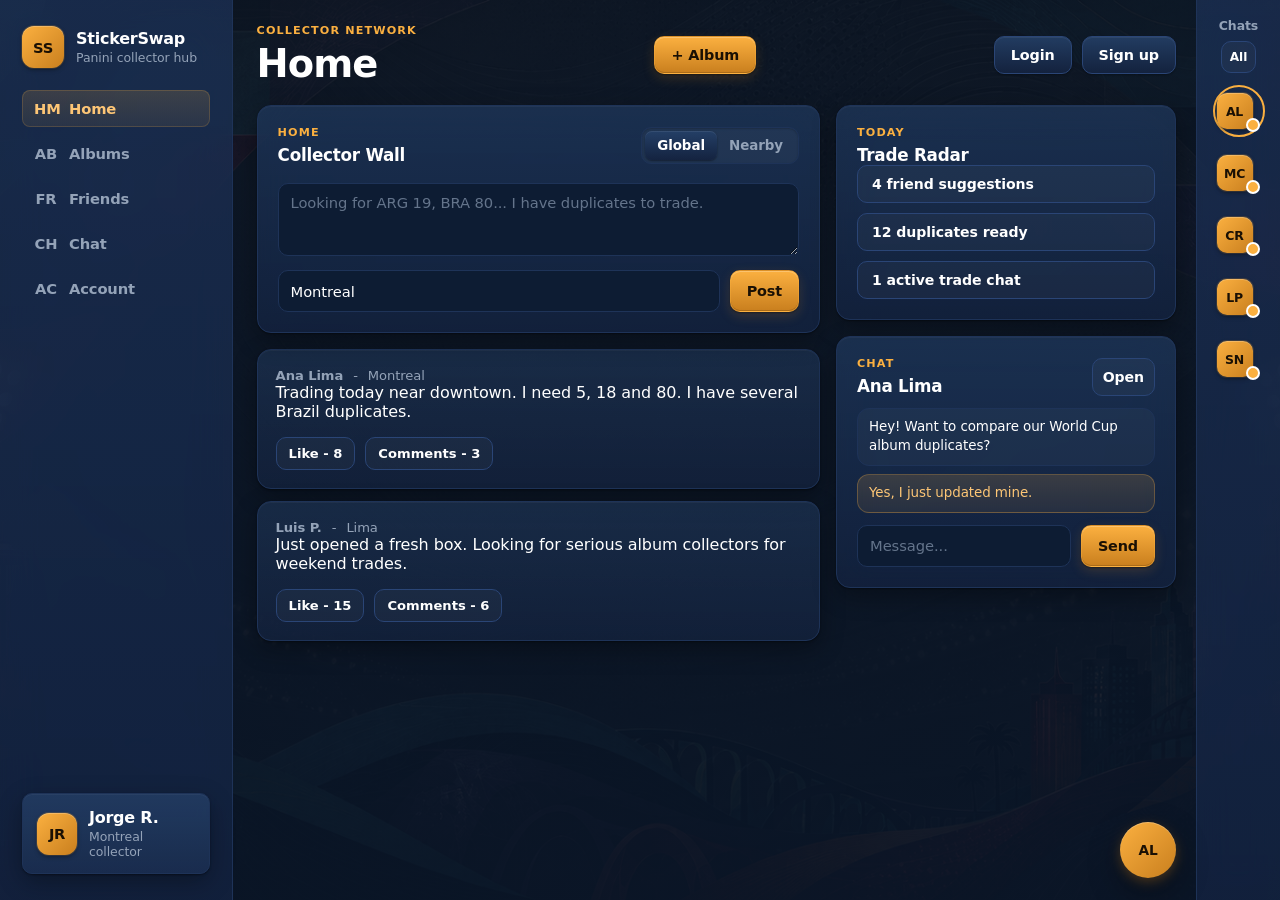
==== index.html @ b509e36b "Initial commit: PANINI sticker swap MVP" ====
<!doctype html>
<html lang="en">
  <head>
    <meta charset="UTF-8" />
    <meta name="viewport" content="width=device-width, initial-scale=1.0" />
    <title>StickerSwap Album</title>
    <link rel="stylesheet" href="styles.css" />
  </head>
  <body>
    <div class="app-shell">
      <aside class="sidebar" aria-label="Main navigation">
        <div class="brand">
          <div class="brand-mark">SS</div>
          <div>
            <strong>StickerSwap</strong>
            <span>Panini collector hub</span>
          </div>
        </div>

        <nav class="desktop-nav" aria-label="App sections">
          <button class="nav-item active" type="button" data-view="home">
            <span class="nav-icon" aria-hidden="true">HM</span>
            Home
          </button>
          <button class="nav-item" type="button" data-view="album">
            <span class="nav-icon" aria-hidden="true">AB</span>
            Albums
          </button>
          <button class="nav-item" type="button" data-view="friends">
            <span class="nav-icon" aria-hidden="true">FR</span>
            Friends
          </button>
          <button class="nav-item" type="button" data-view="chat">
            <span class="nav-icon" aria-hidden="true">CH</span>
            Chat
          </button>
          <button class="nav-item" type="button" data-view="account">
            <span class="nav-icon" aria-hidden="true">AC</span>
            Account
          </button>
          <a class="nav-item admin-link" href="admin.html" data-admin-only hidden>
            <span class="nav-icon" aria-hidden="true">AD</span>
            Admin
          </a>
        </nav>

        <section class="profile-card" aria-label="Collector profile">
          <div class="avatar" id="profileInitials">JR</div>
          <div>
            <strong id="profileName">Jorge R.</strong>
            <span id="profileMeta">Montreal collector</span>
          </div>
        </section>
      </aside>

      <main class="main-content">
        <header class="topbar">
          <div>
            <p class="eyebrow">Collector network</p>
            <h1 id="viewTitle">Home</h1>
          </div>
          <button class="primary-action" type="button" id="newAlbumBtn">
            <span aria-hidden="true">+</span>
            Album
          </button>
          <div class="auth-actions" aria-label="Account actions">
            <a class="secondary-action" href="login.html" data-guest-only>Login</a>
            <a class="secondary-action" href="signup.html" data-guest-only>Sign up</a>
            <a class="secondary-action" href="admin.html" data-admin-only hidden>Admin</a>
            <button class="secondary-action" type="button" id="logoutBtn" data-auth-only hidden>Logout</button>
          </div>
        </header>

        <section class="view active" id="homeView" aria-labelledby="homeHeading">
          <div class="home-layout">
            <section class="feed-layout">
              <section class="composer panel">
                <div class="panel-heading">
                  <div>
                    <p class="eyebrow">Home</p>
                    <h2 id="homeHeading">Collector Wall</h2>
                  </div>
                  <div class="segmented">
                    <button class="active" type="button" data-feed-filter="global">Global</button>
                    <button type="button" data-feed-filter="local">Nearby</button>
                  </div>
                </div>
                <textarea id="postInput" rows="3" placeholder="Looking for ARG 19, BRA 80... I have duplicates to trade."></textarea>
                <div class="composer-actions">
                  <input id="cityInput" type="text" value="Montreal" aria-label="City tag" />
                  <button id="postBtn" type="button">Post</button>
                </div>
              </section>

              <div class="post-list" id="postList"></div>
            </section>

            <aside class="home-rail" aria-label="Home sidebar">
              <section class="panel">
                <div class="panel-heading">
                  <div>
                    <p class="eyebrow">Today</p>
                    <h2>Trade Radar</h2>
                  </div>
                </div>
                <div class="radar-list">
                  <button type="button" data-jump-view="friends">4 friend suggestions</button>
                  <button type="button" data-jump-view="album">12 duplicates ready</button>
                  <button type="button" data-jump-view="chat">1 active trade chat</button>
                </div>
              </section>

              <section class="panel mini-chat">
                <div class="panel-heading">
                  <div>
                    <p class="eyebrow">Chat</p>
                    <h2>Ana Lima</h2>
                  </div>
                  <button class="text-action" type="button" data-jump-view="chat">Open</button>
                </div>
                <div class="mini-message-list" id="miniMessageList" aria-live="polite"></div>
                <form class="mini-chat-input" id="miniChatForm">
                  <input id="miniChatInput" type="text" placeholder="Message..." autocomplete="off" />
                  <button type="submit">Send</button>
                </form>
              </section>
            </aside>
          </div>
        </section>

        <section class="view" id="albumView" aria-labelledby="albumHeading">
          <div class="section-kicker">
            <p class="eyebrow">Albums and assets</p>
            <h2>Your collections, inventory, duplicates, and trade material.</h2>
          </div>
          <div class="dashboard-grid">
            <section class="panel album-controls">
              <div class="panel-heading">
                <div>
                  <p class="eyebrow">Inventory</p>
                  <h2 id="albumHeading">Virtual Album</h2>
                </div>
                <select id="albumSelect" aria-label="Select album"></select>
              </div>

              <div class="stats-row" aria-label="Album stats">
                <article class="stat-pill">
                  <span>Owned</span>
                  <strong id="ownedStat">0</strong>
                </article>
                <article class="stat-pill">
                  <span>Missing</span>
                  <strong id="missingStat">0</strong>
                </article>
                <article class="stat-pill">
                  <span>Duplicates</span>
                  <strong id="duplicateStat">0</strong>
                </article>
              </div>

              <form class="quick-add" id="quickAddForm">
                <label for="quickAddInput">Quick Add</label>
                <div class="quick-add-row">
                  <input id="quickAddInput" type="text" inputmode="numeric" placeholder="5, 12, 45, 45" autocomplete="off" />
                  <button type="submit">Add</button>
                </div>
                <p id="quickAddHint">Type sticker numbers separated by commas. Repeated numbers become duplicates.</p>
              </form>
            </section>

            <section class="panel progress-panel">
              <div class="panel-heading">
                <div>
                  <p class="eyebrow">Progress</p>
                  <h2>Completion</h2>
                </div>
                <strong id="completionPercent">0%</strong>
              </div>
              <div class="progress-track">
                <div class="progress-fill" id="progressFill"></div>
              </div>
              <div class="legend">
                <span><i class="dot missing"></i>Falta</span>
                <span><i class="dot owned"></i>Obtenida</span>
                <span><i class="dot duplicate"></i>Repetida</span>
              </div>
            </section>
          </div>

          <section class="album-grid-panel" aria-label="Sticker grid">
            <div class="grid-toolbar">
              <div>
                <p class="eyebrow">Sticker Board</p>
                <h2 id="gridCountLabel">0 stickers</h2>
              </div>
              <div class="album-view-tools">
                <div class="segmented">
                  <button class="active" type="button" data-album-view="grid">Grid</button>
                  <button type="button" data-album-view="spread">Album spread</button>
                </div>
                <div class="spread-controls" id="spreadControls" hidden>
                  <button class="spread-nav-btn" type="button" id="prevSpreadBtn" aria-label="Previous spread">Back</button>
                  <select id="spreadSelect" aria-label="Select album spread"></select>
                  <button class="spread-nav-btn" type="button" id="nextSpreadBtn" aria-label="Next spread">Next</button>
                </div>
                <div class="sticker-search-box">
                  <input id="stickerSearch" type="search" placeholder="Search number, code, team..." aria-label="Search stickers" autocomplete="off" />
                  <div class="sticker-search-results" id="stickerSearchResults" hidden></div>
                </div>
              </div>
            </div>
            <div class="sticker-grid" id="stickerGrid"></div>
            <div class="catalogue-view" id="catalogueView" hidden>
              <article class="catalogue-page" id="cataloguePageOne">
                <img id="pageOneImage" alt="Album left page" />
                <div class="page-placeholder" id="pageOnePlaceholder">Left album page</div>
                <div class="catalogue-slots" id="pageOneSlots"></div>
              </article>
              <article class="catalogue-page" id="cataloguePageTwo">
                <img id="pageTwoImage" alt="Album right page" />
                <div class="page-placeholder" id="pageTwoPlaceholder">Right album page</div>
                <div class="catalogue-slots" id="pageTwoSlots"></div>
              </article>
            </div>
          </section>
        </section>

        <section class="view" id="friendsView" aria-labelledby="friendsHeading">
          <div class="friends-layout">
            <section class="panel">
              <div class="panel-heading">
                <div>
                  <p class="eyebrow">Network</p>
                  <h2 id="friendsHeading">Friends</h2>
                </div>
              </div>
              <div class="friend-list" id="friendList"></div>
            </section>

            <section class="panel">
              <div class="panel-heading">
                <div>
                  <p class="eyebrow">Discover</p>
                  <h2>Add Friends</h2>
                </div>
              </div>
              <div class="suggestion-list" id="suggestionList"></div>
            </section>
          </div>
        </section>

        <section class="view" id="chatView" aria-labelledby="chatHeading">
          <div class="chat-layout">
            <aside class="chat-list panel">
              <div class="panel-heading">
                <div>
                  <p class="eyebrow">Messages</p>
                  <h2 id="chatHeading">Trades</h2>
                </div>
              </div>
              <button class="contact active" type="button">
                <span class="avatar small">AL</span>
                <span>
                  <strong>Ana Lima</strong>
                  <small>Needs your dupes</small>
                </span>
              </button>
              <button class="contact" type="button">
                <span class="avatar small">MC</span>
                <span>
                  <strong>Marco C.</strong>
                  <small>Nearby collector</small>
                </span>
              </button>
            </aside>

            <section class="chat-panel panel">
              <div class="chat-header">
                <div class="avatar">AL</div>
                <div>
                  <strong>Ana Lima</strong>
                  <span>Online - Montreal</span>
                </div>
              </div>

              <div class="message-list" id="messageList" aria-live="polite"></div>

              <div class="trade-actions">
                <button id="compareBtn" type="button">Compare & Match</button>
                <button id="confirmTradeBtn" type="button" disabled>Confirm Trade</button>
              </div>

              <form class="chat-input" id="chatForm">
                <input id="chatInput" type="text" placeholder="Write a message..." autocomplete="off" />
                <button type="submit">Send</button>
              </form>
            </section>
          </div>
        </section>

        <section class="view" id="accountView" aria-labelledby="accountHeading">
          <div class="account-layout">
            <section class="panel account-hero">
              <div class="avatar large">JR</div>
              <div>
                <p class="eyebrow">Account</p>
                <h2 id="accountHeading">Jorge R.</h2>
                <p id="accountSummary">Montreal collector focused on World Cup 2026 trades.</p>
              </div>
            </section>

            <section class="panel">
              <div class="panel-heading">
                <div>
                  <p class="eyebrow">Profile</p>
                  <h2>Collector Details</h2>
                </div>
              </div>
              <div class="settings-grid">
                <label>
                  Display name
                  <input id="accountNameInput" type="text" value="Jorge R." />
                </label>
                <label>
                  City
                  <input id="accountCityInput" type="text" value="Montreal" />
                </label>
                <label>
                  Email
                  <input id="accountEmailInput" type="email" value="jorge@example.com" disabled />
                </label>
                <label>
                  Preferred language
                  <select id="accountLanguageInput">
                    <option>English</option>
                    <option>Spanish</option>
                    <option>French</option>
                  </select>
                </label>
                <label>
                  Trade visibility
                  <select id="accountVisibilityInput">
                    <option>Friends and nearby collectors</option>
                    <option>Friends only</option>
                    <option>Global</option>
                  </select>
                </label>
              </div>
              <div class="settings-actions">
                <button class="primary-action" type="button" id="saveAccountBtn">Save profile</button>
                <p class="form-status" id="accountStatus" role="status"></p>
              </div>
            </section>
          </div>
        </section>
      </main>

      <aside class="messenger-rail" aria-label="Chat contacts">
        <div class="messenger-rail-header">
          <strong>Chats</strong>
          <button class="text-action" type="button" data-view="chat">All</button>
        </div>
        <div class="messenger-contact-list" id="messengerContactList"></div>
      </aside>

      <nav class="mobile-nav" aria-label="Mobile navigation">
        <button class="nav-item active" type="button" data-view="home">
          <span class="nav-icon" aria-hidden="true">HM</span>
          Home
        </button>
        <button class="nav-item" type="button" data-view="album">
          <span class="nav-icon" aria-hidden="true">AB</span>
          Albums
        </button>
        <button class="nav-item" type="button" data-view="friends">
          <span class="nav-icon" aria-hidden="true">FR</span>
          Friends
        </button>
        <button class="nav-item" type="button" data-view="chat">
          <span class="nav-icon" aria-hidden="true">CH</span>
          Chat
        </button>
        <button class="nav-item" type="button" data-view="account">
          <span class="nav-icon" aria-hidden="true">AC</span>
          Account
        </button>
        <a class="nav-item admin-link" href="admin.html" data-admin-only hidden>
          <span class="nav-icon" aria-hidden="true">AD</span>
          Admin
        </a>
      </nav>

      <section class="messenger-dock" id="messengerDock" aria-label="Floating chat">
        <button class="messenger-fab" id="messengerFab" type="button" aria-label="Open chats">
          <span id="messengerFabInitials">CH</span>
        </button>

        <article class="messenger-window" id="messengerWindow" aria-live="polite">
          <header class="messenger-window-header">
            <button class="messenger-person" id="messengerPersonBtn" type="button">
              <span class="avatar small" id="messengerAvatar">AL</span>
              <span>
                <strong id="messengerName">Ana Lima</strong>
                <small id="messengerStatus">Online - Montreal</small>
              </span>
            </button>
            <button class="icon-button" id="messengerCloseBtn" type="button" aria-label="Close chat">x</button>
          </header>
          <div class="messenger-messages" id="messengerMessages"></div>
          <form class="messenger-input" id="messengerForm">
            <input id="messengerInput" type="text" placeholder="Message..." autocomplete="off" />
            <button type="submit">Send</button>
          </form>
        </article>
      </section>
    </div>

    <dialog id="albumDialog">
      <form method="dialog" class="dialog-card" id="albumForm">
        <div>
          <p class="eyebrow">Album catalog</p>
          <h2>Add an album</h2>
          <p class="form-status">Pick an album to add to your collection. New albums are published by the administrator.</p>
        </div>
        <div class="album-catalog-list" id="albumCatalogPicker" aria-label="Available albums"></div>
        <p class="form-status" id="albumPickerStatus" role="status"></p>
        <div class="dialog-actions">
          <button value="cancel" type="button" id="cancelAlbumBtn">Close</button>
        </div>
      </form>
    </dialog>

    <dialog id="stickerDialog">
      <form method="dialog" class="dialog-card sticker-dialog-card" id="stickerImageForm">
        <div>
          <p class="eyebrow">Sticker database preview</p>
          <h2 id="stickerDialogTitle">Sticker #</h2>
        </div>
        <div class="sticker-preview" id="stickerPreview">
          <span>No image yet</span>
        </div>
        <label class="sticker-mark-field">
          Mark color
          <select id="stickerVariantSelect">
            <option value="white">White mark</option>
            <option value="red">Red mark</option>
            <option value="green">Green mark</option>
            <option value="purple">Purple mark</option>
            <option value="black">Black mark</option>
          </select>
        </label>
        <p class="form-status" id="stickerDialogStatus" role="status"></p>
        <div class="dialog-actions">
          <button type="button" id="markStickerOwnedBtn">Mark owned</button>
          <button type="button" id="addStickerDuplicateBtn">Add duplicate</button>
          <button type="button" id="removeStickerDuplicateBtn">Remove duplicate</button>
          <button type="button" id="clearStickerDuplicatesBtn">Clear duplicates</button>
          <button type="button" id="markStickerMissingBtn">Mark missing</button>
          <button value="cancel" type="button" id="closeStickerDialogBtn">Close</button>
        </div>
      </form>
    </dialog>

    <script src="app.js"></script>
  </body>
</html>
---- styles.css ----
:root {
  color-scheme: dark;
  --bg: #0a1628;
  --surface: #142340;
  --surface-strong: #1e3358;
  --surface-soft: #0d1c33;
  --surface-raised: #243f66;
  --text: #ffffff;
  --text-strong: #ffffff;
  --muted: #94a3b8;
  --muted-soft: #64748b;
  --line: #1e3358;
  --line-strong: #2a4576;
  --brand: #fbb040;
  --brand-dark: #fdc676;
  --brand-deep: #c97f1e;
  --accent: #fbb040;
  --red-accent: #ef4444;
  --purple-accent: #8b5cf6;
  --owned: #fbb040;
  --duplicate: #fdc676;
  --missing: rgba(255, 255, 255, 0.03);
  --danger: #f87171;
  --blue: #60a5fa;
  --warning-bg: rgba(251, 176, 64, 0.08);
  --warning-line: rgba(251, 176, 64, 0.32);
  --warning-text: #fdc676;
  --ring: rgba(251, 176, 64, 0.32);
  --shadow:
    0 1px 0 rgba(255, 255, 255, 0.04) inset,
    0 1px 2px rgba(0, 0, 0, 0.4),
    0 8px 24px rgba(0, 0, 0, 0.32);
  --shadow-lg:
    0 1px 0 rgba(255, 255, 255, 0.05) inset,
    0 2px 4px rgba(0, 0, 0, 0.42),
    0 16px 48px rgba(0, 0, 0, 0.5);
  --radius-sm: 6px;
  --radius: 10px;
  --radius-lg: 14px;
  --sticker-ratio: 49 / 65;
  --spread-sticker-width: clamp(98px, 11.2vw, 128px);
  --spread-sticker-height: calc(var(--spread-sticker-width) * 65 / 49);
  font-family: "Inter", "SF Pro Display", system-ui, -apple-system, BlinkMacSystemFont, "Segoe UI", sans-serif;
  font-feature-settings: "cv11", "ss01", "ss03", "tnum" 1;
  -webkit-font-smoothing: antialiased;
  -moz-osx-font-smoothing: grayscale;
}

* {
  box-sizing: border-box;
}

[hidden] {
  display: none !important;
}

body {
  margin: 0;
  background:
    linear-gradient(rgba(10, 22, 40, 0.78), rgba(10, 22, 40, 0.92)),
    radial-gradient(ellipse 60rem 40rem at 15% -10%, rgba(251, 176, 64, 0.07), transparent 60%),
    radial-gradient(ellipse 50rem 36rem at 90% 10%, rgba(251, 176, 64, 0.04), transparent 60%),
    url("background.png") center / cover fixed,
    var(--bg);
  color: var(--text);
  letter-spacing: -0.005em;
}

button,
input,
select,
textarea {
  font: inherit;
}

button {
  cursor: pointer;
}

a {
  color: inherit;
  text-decoration: none;
}

.app-shell {
  min-height: 100vh;
  display: flex;
}

.sidebar {
  width: 280px;
  min-height: 100vh;
  padding: 26px 22px;
  background:
    linear-gradient(180deg, rgba(30, 51, 88, 0.72) 0%, rgba(20, 35, 64, 0.82) 100%);
  border-right: 1px solid var(--line);
  display: flex;
  flex-direction: column;
  gap: 22px;
  position: sticky;
  top: 0;
  backdrop-filter: blur(20px) saturate(140%);
  -webkit-backdrop-filter: blur(20px) saturate(140%);
}

.brand,
.profile-card,
.chat-header,
.contact {
  display: flex;
  align-items: center;
  gap: 12px;
}

.brand-mark,
.avatar {
  width: 42px;
  height: 42px;
  border-radius: 12px;
  display: grid;
  place-items: center;
  background: linear-gradient(135deg, var(--brand) 0%, var(--brand-deep) 100%);
  color: #1a1004;
  font-weight: 800;
  font-size: 0.92rem;
  letter-spacing: -0.02em;
  box-shadow:
    inset 0 1px 0 rgba(255, 255, 255, 0.22),
    0 2px 4px rgba(0, 0, 0, 0.35),
    0 0 0 1px rgba(251, 176, 64, 0.18);
}

.brand strong,
.profile-card strong,
.chat-header strong,
.contact strong {
  font-weight: 600;
  letter-spacing: -0.015em;
  color: var(--text-strong);
}

.brand span,
.profile-card span,
.chat-header span,
.contact small {
  display: block;
  color: var(--muted);
  font-size: 0.78rem;
  font-weight: 500;
  margin-top: 2px;
}

.desktop-nav {
  display: grid;
  gap: 8px;
}

.nav-item {
  border: 0;
  border-radius: 8px;
  background: transparent;
  color: var(--muted);
  display: flex;
  align-items: center;
  gap: 11px;
  padding: 10px 12px;
  font-weight: 600;
  font-size: 0.92rem;
  letter-spacing: -0.01em;
  transition: background 140ms ease, color 140ms ease;
}

.nav-item:hover {
  background: rgba(255, 255, 255, 0.04);
  color: var(--text);
}

.nav-item.active {
  background: linear-gradient(180deg, rgba(251, 176, 64, 0.16), rgba(251, 176, 64, 0.08));
  color: var(--brand-dark);
  box-shadow: inset 0 0 0 1px rgba(251, 176, 64, 0.18);
}

a.nav-item {
  text-decoration: none;
}

.nav-icon {
  width: 24px;
  text-align: center;
}

.profile-card {
  margin-top: auto;
  padding: 14px;
  border: 1px solid var(--line);
  border-radius: var(--radius);
  background: linear-gradient(180deg, rgba(36, 63, 102, 0.82), rgba(30, 51, 88, 0.62));
  box-shadow: var(--shadow);
}

.main-content {
  width: 100%;
  padding: 24px 104px 96px 24px;
}

.topbar {
  max-width: 1180px;
  margin: 0 auto 20px;
  display: flex;
  align-items: center;
  justify-content: space-between;
  gap: 16px;
}

.eyebrow {
  margin: 0 0 6px;
  color: var(--brand);
  font-size: 0.7rem;
  font-weight: 700;
  letter-spacing: 0.1em;
  text-transform: uppercase;
}

h1,
h2,
p {
  margin-top: 0;
}

h1 {
  margin-bottom: 0;
  font-size: clamp(1.7rem, 4vw, 2.4rem);
  font-weight: 700;
  letter-spacing: -0.025em;
  line-height: 1.1;
  color: var(--text-strong);
}

h2 {
  margin-bottom: 0;
  font-size: 1.05rem;
  font-weight: 600;
  letter-spacing: -0.015em;
  color: var(--text-strong);
}

.primary-action,
.quick-add button,
.composer-actions button,
.chat-input button,
.mini-chat-input button,
.trade-actions button,
.dialog-actions button:last-child {
  border: 1px solid rgba(251, 176, 64, 0.32);
  border-radius: var(--radius);
  background:
    linear-gradient(180deg, var(--brand) 0%, var(--brand-deep) 100%);
  color: #1a1004;
  font-weight: 600;
  font-size: 0.9rem;
  letter-spacing: -0.01em;
  padding: 10px 16px;
  box-shadow:
    inset 0 1px 0 rgba(255, 255, 255, 0.24),
    inset 0 -1px 0 rgba(0, 0, 0, 0.16),
    0 1px 2px rgba(0, 0, 0, 0.42),
    0 4px 12px rgba(201, 127, 30, 0.22);
  position: relative;
  overflow: hidden;
  transition: transform 120ms ease, box-shadow 140ms ease, filter 140ms ease;
}

.secondary-action {
  border: 1px solid var(--line-strong);
  border-radius: var(--radius);
  background:
    linear-gradient(180deg, rgba(36, 63, 102, 0.92), rgba(20, 35, 64, 0.92));
  color: var(--text);
  font-weight: 600;
  font-size: 0.9rem;
  letter-spacing: -0.01em;
  padding: 10px 16px;
  box-shadow:
    inset 0 1px 0 rgba(255, 255, 255, 0.06),
    0 1px 2px rgba(0, 0, 0, 0.32);
  transition: transform 120ms ease, border-color 140ms ease, background 140ms ease;
}

.primary-action:hover,
.quick-add button:hover,
.composer-actions button:hover,
.chat-input button:hover,
.mini-chat-input button:hover,
.trade-actions button:hover,
.dialog-actions button:last-child:hover,
.auth-panel button:hover,
.admin-form button:hover {
  transform: translateY(-1px);
  filter: brightness(1.06);
  box-shadow:
    inset 0 1px 0 rgba(255, 255, 255, 0.28),
    inset 0 -1px 0 rgba(0, 0, 0, 0.18),
    0 2px 4px rgba(0, 0, 0, 0.42),
    0 8px 20px rgba(201, 127, 30, 0.32);
}

.secondary-action:hover {
  transform: translateY(-1px);
  border-color: rgba(255, 255, 255, 0.22);
  background: linear-gradient(180deg, rgba(46, 76, 122, 0.94), rgba(30, 51, 88, 0.94));
}

.primary-action:active,
.secondary-action:active,
.quick-add button:active,
.composer-actions button:active,
.chat-input button:active,
.mini-chat-input button:active,
.trade-actions button:active,
.dialog-actions button:last-child:active,
.auth-panel button:active,
.admin-form button:active {
  transform: translateY(0);
  filter: brightness(0.96);
}

.primary-action:focus-visible,
.secondary-action:focus-visible,
.spread-nav-btn:focus-visible,
.nav-item:focus-visible {
  outline: none;
  box-shadow:
    0 0 0 2px var(--bg),
    0 0 0 4px var(--ring);
}

.auth-actions {
  display: flex;
  align-items: center;
  justify-content: flex-end;
  gap: 10px;
  flex-wrap: wrap;
}

.view {
  display: none;
  max-width: 1180px;
  margin: 0 auto;
}

.view.active {
  display: block;
}

.dashboard-grid {
  display: grid;
  grid-template-columns: minmax(0, 1.6fr) minmax(260px, 0.8fr);
  gap: 16px;
  margin-bottom: 16px;
}

.home-layout {
  display: grid;
  grid-template-columns: minmax(0, 1fr) 340px;
  gap: 16px;
  align-items: start;
}

.home-rail {
  display: grid;
  gap: 16px;
  position: sticky;
  top: 24px;
}

.section-kicker {
  margin-bottom: 16px;
}

.section-kicker h2 {
  max-width: 680px;
  color: #cbd5e1;
  font-weight: 500;
  font-size: 1rem;
  line-height: 1.5;
  letter-spacing: -0.005em;
}

.panel,
.album-grid-panel {
  background:
    linear-gradient(180deg, rgba(36, 63, 102, 0.62) 0%, rgba(20, 35, 64, 0.78) 100%);
  border: 1px solid var(--line);
  border-radius: var(--radius-lg);
  box-shadow: var(--shadow);
  backdrop-filter: blur(18px) saturate(140%);
  -webkit-backdrop-filter: blur(18px) saturate(140%);
}

.panel {
  padding: 20px;
}

.panel-heading,
.grid-toolbar {
  display: flex;
  align-items: center;
  justify-content: space-between;
  gap: 14px;
}

select,
input,
textarea {
  border: 1px solid var(--line);
  border-radius: var(--radius);
  background: var(--surface-soft);
  color: var(--text);
  min-height: 42px;
  padding: 10px 12px;
  outline: none;
  font-size: 0.92rem;
  letter-spacing: -0.005em;
  transition: border-color 140ms ease, box-shadow 140ms ease, background 140ms ease;
}

select:hover,
input:hover,
textarea:hover {
  border-color: var(--line-strong);
}

input::placeholder,
textarea::placeholder {
  color: var(--muted-soft);
}

textarea {
  width: 100%;
  resize: vertical;
}

input:focus,
select:focus,
textarea:focus {
  border-color: var(--brand);
  background: var(--bg);
  box-shadow: 0 0 0 3px var(--ring);
}

.stats-row {
  display: grid;
  grid-template-columns: repeat(3, minmax(0, 1fr));
  gap: 10px;
  margin: 18px 0;
}

.stat-pill {
  background:
    linear-gradient(180deg, rgba(36, 63, 102, 0.6), rgba(20, 35, 64, 0.6));
  border: 1px solid var(--line);
  border-radius: var(--radius);
  padding: 14px 16px;
  box-shadow: inset 0 1px 0 rgba(255, 255, 255, 0.03);
}

.stat-pill span {
  color: var(--muted);
  font-size: 0.72rem;
  font-weight: 600;
  letter-spacing: 0.08em;
  text-transform: uppercase;
}

.stat-pill strong {
  display: block;
  font-size: 1.6rem;
  font-weight: 700;
  letter-spacing: -0.025em;
  color: var(--text-strong);
  margin-top: 4px;
  font-variant-numeric: tabular-nums;
}

.quick-add label {
  display: block;
  font-weight: 800;
  margin-bottom: 8px;
}

.quick-add-row,
.composer-actions,
.chat-input,
.mini-chat-input {
  display: flex;
  gap: 10px;
}

.quick-add-row input,
.chat-input input,
.mini-chat-input input {
  min-width: 0;
  flex: 1;
}

#quickAddHint {
  color: var(--muted);
  font-size: 0.86rem;
  margin: 8px 0 0;
}

.progress-track {
  height: 10px;
  overflow: hidden;
  background: rgba(255, 255, 255, 0.04);
  border: 1px solid var(--line);
  border-radius: 999px;
  margin: 18px 0;
  box-shadow: inset 0 1px 2px rgba(0, 0, 0, 0.3);
}

.progress-fill {
  height: 100%;
  width: 0%;
  background: linear-gradient(90deg, var(--brand-deep), var(--brand));
  border-radius: 999px;
  box-shadow:
    inset 0 1px 0 rgba(255, 255, 255, 0.28),
    0 0 12px rgba(251, 176, 64, 0.35);
  transition: width 220ms cubic-bezier(0.4, 0, 0.2, 1);
}

.legend {
  display: flex;
  flex-wrap: wrap;
  gap: 14px;
  color: var(--muted);
  font-size: 0.84rem;
  font-weight: 700;
}

.dot {
  width: 10px;
  height: 10px;
  display: inline-block;
  border-radius: 999px;
  margin-right: 6px;
}

.dot.missing {
  background: var(--missing);
  border: 1px solid var(--line);
}

.dot.owned {
  background: var(--owned);
}

.dot.duplicate {
  background: var(--duplicate);
}

.album-grid-panel {
  padding: 14px;
}

.grid-toolbar {
  padding: 4px 4px 14px;
}

.album-view-tools {
  display: flex;
  align-items: center;
  justify-content: flex-end;
  gap: 10px;
  flex-wrap: wrap;
}

.spread-controls {
  display: flex;
  align-items: center;
  gap: 8px;
}

.spread-controls select {
  width: min(280px, 38vw);
}

.spread-nav-btn {
  min-height: 42px;
  border: 1px solid var(--line-strong);
  border-radius: var(--radius);
  background: linear-gradient(180deg, rgba(36, 63, 102, 0.78), rgba(20, 35, 64, 0.78));
  color: var(--text);
  font-weight: 600;
  font-size: 0.88rem;
  letter-spacing: -0.01em;
  padding: 10px 14px;
  box-shadow:
    inset 0 1px 0 rgba(255, 255, 255, 0.06),
    0 1px 2px rgba(0, 0, 0, 0.3);
  transition: transform 140ms ease, border-color 140ms ease, background 140ms ease;
}

.spread-nav-btn:hover:not(:disabled) {
  transform: translateY(-1px);
  border-color: rgba(251, 176, 64, 0.38);
  background: linear-gradient(180deg, rgba(46, 76, 122, 0.92), rgba(30, 51, 88, 0.92));
}

.spread-nav-btn:disabled {
  cursor: not-allowed;
  opacity: 0.36;
}

.sticker-search-box {
  width: min(320px, 100%);
  position: relative;
}

#stickerSearch {
  width: 100%;
}

.sticker-search-results {
  position: absolute;
  top: calc(100% + 8px);
  right: 0;
  z-index: 40;
  width: min(360px, calc(100vw - 32px));
  max-height: 340px;
  overflow: auto;
  padding: 8px;
  border: 1px solid var(--line-strong);
  border-radius: 8px;
  background: rgba(17, 23, 34, 0.96);
  box-shadow: var(--shadow);
  backdrop-filter: blur(16px);
}

.sticker-search-results button {
  width: 100%;
  border: 0;
  border-radius: 7px;
  background: transparent;
  color: var(--text);
  display: grid;
  grid-template-columns: auto minmax(0, 1fr);
  gap: 4px 10px;
  padding: 10px;
  text-align: left;
}

.sticker-search-results button:hover {
  background: rgba(251, 176, 64, 0.1);
}

.sticker-search-results strong {
  grid-row: span 2;
  color: var(--brand-dark);
}

.sticker-search-results span,
.sticker-search-results small {
  overflow: hidden;
  text-overflow: ellipsis;
  white-space: nowrap;
}

.sticker-search-results small {
  color: var(--muted);
}

.sticker-empty {
  grid-column: 1 / -1;
  margin: 0;
  color: var(--muted);
  font-weight: 800;
  padding: 18px;
}

.sticker-grid {
  display: grid;
  grid-template-columns: repeat(auto-fill, minmax(64px, 1fr));
  gap: 8px;
}

.sticker-cell {
  aspect-ratio: var(--sticker-ratio);
  min-height: 0;
  border: 1px solid var(--line);
  border-radius: var(--radius-sm);
  display: grid;
  place-items: center;
  background: var(--missing);
  color: var(--muted);
  font-weight: 700;
  font-size: 0.78rem;
  letter-spacing: -0.01em;
  position: relative;
  overflow: hidden;
  transition: transform 140ms ease, border-color 140ms ease, box-shadow 140ms ease;
  cursor: pointer;
}

.sticker-cell:hover {
  transform: translateY(-1px);
  border-color: var(--line-strong);
  box-shadow: 0 4px 12px rgba(0, 0, 0, 0.32);
}

.sticker-cell img {
  width: 100%;
  height: 100%;
  object-fit: cover;
  position: absolute;
  inset: 0;
}

.sticker-number {
  min-width: 28px;
  border-radius: 999px;
  background: rgba(10, 22, 40, 0.82);
  color: var(--text);
  padding: 3px 8px;
  font-weight: 600;
  letter-spacing: -0.005em;
  position: relative;
  z-index: 1;
  box-shadow:
    inset 0 0 0 1px rgba(255, 255, 255, 0.06),
    0 2px 6px rgba(0, 0, 0, 0.42);
  backdrop-filter: blur(4px);
}

.sticker-cell small {
  position: absolute;
  left: 6px;
  bottom: 5px;
  z-index: 1;
  color: var(--muted);
  font-size: 0.66rem;
  background: rgba(6, 8, 13, 0.74);
  border-radius: 999px;
  padding: 1px 5px;
}

.sticker-cell.owned {
  background:
    linear-gradient(180deg, rgba(251, 176, 64, 0.16), rgba(251, 176, 64, 0.06));
  border-color: rgba(251, 176, 64, 0.42);
  color: var(--brand-dark);
  box-shadow: inset 0 0 0 1px rgba(251, 176, 64, 0.14);
}

.sticker-cell.duplicate {
  background:
    linear-gradient(180deg, rgba(246, 200, 95, 0.16), rgba(246, 200, 95, 0.06));
  border-color: rgba(246, 200, 95, 0.48);
  color: #ffe6a3;
  box-shadow: inset 0 0 0 1px rgba(246, 200, 95, 0.14);
}

.sticker-cell:has(img) .sticker-number,
.sticker-cell:has(img) > small {
  opacity: 0;
  transform: translateY(2px);
  transition: opacity 160ms ease, transform 160ms ease;
  pointer-events: none;
}

.sticker-cell:has(img):hover .sticker-number,
.sticker-cell:has(img):hover > small,
.sticker-cell:has(img):focus-visible .sticker-number,
.sticker-cell:has(img):focus-visible > small {
  opacity: 1;
  transform: translateY(0);
}

.catalogue-slot:has(img) > span,
.catalogue-slot:has(img) > small {
  opacity: 0;
  transform: translateY(2px);
  transition: opacity 160ms ease, transform 160ms ease;
  pointer-events: none;
}

.catalogue-slot:has(img):hover > span,
.catalogue-slot:has(img):hover > small,
.catalogue-slot:has(img):focus-visible > span,
.catalogue-slot:has(img):focus-visible > small {
  opacity: 1;
  transform: translateY(0);
}

.catalogue-slot:has(img).placed::after {
  opacity: 0;
  transition: opacity 160ms ease;
}

.catalogue-slot:has(img).placed:hover::after,
.catalogue-slot:has(img).placed:focus-visible::after {
  opacity: 1;
}

.sticker-cell.search-focus,
.catalogue-slot.search-focus {
  animation: searchPulse 1200ms ease;
}

@keyframes searchPulse {
  0% {
    box-shadow: 0 0 0 0 rgba(253, 198, 118, 0.72);
  }
  70% {
    box-shadow: 0 0 0 12px rgba(253, 198, 118, 0);
  }
  100% {
    box-shadow: 0 0 0 0 rgba(253, 198, 118, 0);
  }
}

.duplicate-badge {
  position: absolute;
  top: 5px;
  right: 5px;
  border-radius: 999px;
  background: linear-gradient(180deg, #f9d47c, #e8a93c);
  color: #2a1d04;
  font-size: 0.66rem;
  font-weight: 700;
  letter-spacing: -0.005em;
  padding: 2px 7px;
  z-index: 2;
  box-shadow:
    inset 0 1px 0 rgba(255, 255, 255, 0.32),
    0 2px 4px rgba(232, 169, 60, 0.32);
}

.catalogue-view {
  display: grid;
  grid-template-columns: 1fr;
  gap: 14px;
  position: relative;
}

.catalogue-view.spread {
  grid-template-columns: repeat(2, minmax(0, 1fr));
  perspective: 2200px;
  perspective-origin: 50% 40%;
  transform-style: preserve-3d;
  overflow: visible;
}

.catalogue-view.is-turning {
  pointer-events: none;
}

.catalogue-page {
  min-height: 720px;
  aspect-ratio: 3 / 4;
  border: 1px solid var(--line);
  border-radius: 8px;
  background:
    linear-gradient(rgba(6, 8, 13, 0.06), rgba(6, 8, 13, 0.12)),
    url("spreadalbum.png") left center / 200% 100% no-repeat,
    var(--surface-soft);
  overflow: hidden;
  position: relative;
  transform-origin: center;
  backface-visibility: hidden;
}

.catalogue-view.spread::before {
  content: "";
  position: absolute;
  top: 0;
  bottom: 0;
  left: 50%;
  width: 22px;
  transform: translateX(-50%);
  background:
    linear-gradient(90deg,
      rgba(0, 0, 0, 0) 0%,
      rgba(0, 0, 0, 0.35) 38%,
      rgba(0, 0, 0, 0.55) 50%,
      rgba(0, 0, 0, 0.35) 62%,
      rgba(0, 0, 0, 0) 100%);
  pointer-events: none;
  z-index: 15;
  border-radius: 2px;
}

#cataloguePageOne::after,
#cataloguePageTwo::after {
  content: "";
  position: absolute;
  top: 0;
  bottom: 0;
  width: 60px;
  pointer-events: none;
  z-index: 4;
}

#cataloguePageOne::after {
  right: 0;
  background: linear-gradient(90deg, rgba(0, 0, 0, 0) 0%, rgba(0, 0, 0, 0.22) 100%);
}

#cataloguePageTwo::after {
  left: 0;
  background: linear-gradient(270deg, rgba(0, 0, 0, 0) 0%, rgba(0, 0, 0, 0.22) 100%);
}

.turning-sheet {
  width: calc((100% - 14px) / 2);
  height: 100%;
  min-height: 720px;
  margin: 0;
  pointer-events: none;
  position: absolute;
  top: 0;
  z-index: 20;
  transform-style: preserve-3d;
  backface-visibility: visible;
  border-radius: 8px;
  box-shadow:
    0 30px 70px rgba(0, 0, 0, 0.55),
    0 8px 22px rgba(0, 0, 0, 0.38),
    0 2px 6px rgba(0, 0, 0, 0.5);
  will-change: transform, filter;
}

.turning-sheet::after {
  content: "";
  position: absolute;
  inset: 0;
  border-radius: inherit;
  background: linear-gradient(90deg,
    rgba(255, 255, 255, 0.22) 0%,
    rgba(255, 255, 255, 0.06) 18%,
    rgba(0, 0, 0, 0) 42%,
    rgba(0, 0, 0, 0.12) 70%,
    rgba(0, 0, 0, 0.48) 100%);
  opacity: 0.85;
  pointer-events: none;
  transform: translateZ(3px);
  mix-blend-mode: multiply;
  z-index: 3;
}

.turning-sheet::before {
  content: "";
  position: absolute;
  inset: 0;
  border-radius: inherit;
  background: linear-gradient(90deg,
    rgba(255, 255, 255, 0) 0%,
    rgba(255, 255, 255, 0.32) 45%,
    rgba(255, 255, 255, 0.32) 55%,
    rgba(255, 255, 255, 0) 100%);
  opacity: 0;
  pointer-events: none;
  transform: translateZ(4px);
  mix-blend-mode: overlay;
  z-index: 4;
  animation: pageSheen var(--turn-duration, 1280ms) cubic-bezier(0.38, 0.02, 0.28, 1) forwards;
}

.turning-sheet-back::before {
  background: linear-gradient(270deg,
    rgba(255, 255, 255, 0) 0%,
    rgba(255, 255, 255, 0.32) 45%,
    rgba(255, 255, 255, 0.32) 55%,
    rgba(255, 255, 255, 0) 100%);
}

.turning-face {
  height: 100%;
  border: 1px solid var(--line);
  border-radius: 8px;
  background:
    linear-gradient(rgba(6, 8, 13, 0.06), rgba(6, 8, 13, 0.12)),
    url("spreadalbum.png") left center / 200% 100% no-repeat,
    var(--surface-soft);
  overflow: hidden;
  position: absolute;
  inset: 0;
  transform-style: preserve-3d;
  backface-visibility: hidden;
}

.turning-face-front {
  transform: rotateY(0deg) translateZ(1px);
}

.turning-face-back {
  transform: rotateY(180deg) translateZ(1px);
}

.turning-face .page-placeholder {
  height: 100%;
}

.turning-sheet-next {
  left: calc((100% + 14px) / 2);
  transform-origin: left center;
  animation: realPageTurnNext 1280ms cubic-bezier(0.38, 0.02, 0.28, 1) forwards;
}

.turning-sheet-back {
  left: 0;
  transform-origin: right center;
  animation: realPageTurnBack 1280ms cubic-bezier(0.38, 0.02, 0.28, 1) forwards;
}

.turning-shadow {
  width: calc((100% - 14px) / 2);
  height: 100%;
  min-height: 720px;
  border-radius: 8px;
  background: radial-gradient(ellipse at center,
    rgba(0, 0, 0, 0.72) 0%,
    rgba(0, 0, 0, 0.46) 35%,
    rgba(0, 0, 0, 0.16) 70%,
    rgba(0, 0, 0, 0) 100%);
  opacity: 0;
  pointer-events: none;
  position: absolute;
  top: 0;
  z-index: 18;
  animation: realPageShadow 1280ms cubic-bezier(0.38, 0.02, 0.28, 1) forwards;
  filter: blur(6px);
  transform-origin: center;
}

.turning-shadow-next {
  left: 0;
  transform-origin: right center;
  background: linear-gradient(90deg,
    rgba(0, 0, 0, 0) 0%,
    rgba(0, 0, 0, 0.12) 40%,
    rgba(0, 0, 0, 0.46) 78%,
    rgba(0, 0, 0, 0.72) 100%);
}

.turning-shadow-back {
  right: 0;
  transform-origin: left center;
  background: linear-gradient(270deg,
    rgba(0, 0, 0, 0) 0%,
    rgba(0, 0, 0, 0.12) 40%,
    rgba(0, 0, 0, 0.46) 78%,
    rgba(0, 0, 0, 0.72) 100%);
}

@keyframes realPageTurnNext {
  0% {
    transform: rotateY(0deg) translateZ(0);
    filter: brightness(1) drop-shadow(0 2px 4px rgba(0, 0, 0, 0.18));
  }
  12% {
    transform: rotateY(-12deg) translateZ(6px);
    filter: brightness(0.97) drop-shadow(-2px 6px 10px rgba(0, 0, 0, 0.32));
  }
  32% {
    transform: rotateY(-58deg) translateZ(22px);
    filter: brightness(0.82) drop-shadow(-10px 14px 24px rgba(0, 0, 0, 0.46));
  }
  50% {
    transform: rotateY(-90deg) translateZ(28px);
    filter: brightness(0.62) drop-shadow(0 18px 28px rgba(0, 0, 0, 0.52));
  }
  68% {
    transform: rotateY(-122deg) translateZ(22px);
    filter: brightness(0.7) drop-shadow(10px 14px 24px rgba(0, 0, 0, 0.46));
  }
  88% {
    transform: rotateY(-166deg) translateZ(6px);
    filter: brightness(0.9) drop-shadow(2px 6px 10px rgba(0, 0, 0, 0.32));
  }
  100% {
    transform: rotateY(-180deg) translateZ(0);
    filter: brightness(1) drop-shadow(0 2px 4px rgba(0, 0, 0, 0.18));
  }
}

@keyframes realPageTurnBack {
  0% {
    transform: rotateY(0deg) translateZ(0);
    filter: brightness(1) drop-shadow(0 2px 4px rgba(0, 0, 0, 0.18));
  }
  12% {
    transform: rotateY(12deg) translateZ(6px);
    filter: brightness(0.97) drop-shadow(2px 6px 10px rgba(0, 0, 0, 0.32));
  }
  32% {
    transform: rotateY(58deg) translateZ(22px);
    filter: brightness(0.82) drop-shadow(10px 14px 24px rgba(0, 0, 0, 0.46));
  }
  50% {
    transform: rotateY(90deg) translateZ(28px);
    filter: brightness(0.62) drop-shadow(0 18px 28px rgba(0, 0, 0, 0.52));
  }
  68% {
    transform: rotateY(122deg) translateZ(22px);
    filter: brightness(0.7) drop-shadow(-10px 14px 24px rgba(0, 0, 0, 0.46));
  }
  88% {
    transform: rotateY(166deg) translateZ(6px);
    filter: brightness(0.9) drop-shadow(-2px 6px 10px rgba(0, 0, 0, 0.32));
  }
  100% {
    transform: rotateY(180deg) translateZ(0);
    filter: brightness(1) drop-shadow(0 2px 4px rgba(0, 0, 0, 0.18));
  }
}

@keyframes realPageShadow {
  0% {
    opacity: 0;
    transform: scaleX(0.3);
  }
  20% {
    opacity: 0.55;
    transform: scaleX(0.7);
  }
  50% {
    opacity: 0.92;
    transform: scaleX(1);
  }
  78% {
    opacity: 0.5;
    transform: scaleX(0.78);
  }
  100% {
    opacity: 0;
    transform: scaleX(0.4);
  }
}

@keyframes pageSheen {
  0% { opacity: 0; }
  18% { opacity: 0; }
  44% { opacity: 0.6; }
  56% { opacity: 0.6; }
  82% { opacity: 0; }
  100% { opacity: 0; }
}

#cataloguePageOne {
  background-position: center, left center, center;
}

#cataloguePageTwo {
  background-position: center, right center, center;
}

.catalogue-page img {
  width: 100%;
  height: 100%;
  object-fit: cover;
  display: block;
}

.page-placeholder {
  width: 100%;
  height: 100%;
  display: block;
  background: linear-gradient(rgba(6, 8, 13, 0.08), rgba(6, 8, 13, 0.16));
  color: var(--muted);
  font-weight: 900;
  padding: 22px;
}

.page-title {
  display: grid;
  gap: 7px;
  max-width: 78%;
}

.page-title span,
.page-title small {
  color: rgba(255, 255, 255, 0.92);
  font-size: 0.82rem;
  text-shadow: 0 1px 4px rgba(10, 22, 40, 0.7);
}

.page-title strong {
  color: #ffffff;
  font-size: clamp(1.35rem, 3vw, 2.4rem);
  font-weight: 700;
  letter-spacing: -0.02em;
  line-height: 1.05;
  text-shadow: 0 2px 8px rgba(10, 22, 40, 0.78);
}

.catalogue-slots {
  position: absolute;
  inset: 0;
}

.catalogue-slot {
  width: min(98px, var(--spread-sticker-width));
  height: var(--spread-sticker-height);
  aspect-ratio: var(--sticker-ratio);
  border: 1.5px dashed rgba(255, 255, 255, 0.32);
  border-radius: var(--radius);
  background: rgba(13, 28, 51, 0.78);
  color: var(--muted);
  display: grid;
  place-items: center;
  font-weight: 700;
  font-size: 0.84rem;
  letter-spacing: -0.01em;
  position: absolute;
  transform: translate(-50%, -50%);
  box-shadow:
    0 1px 0 rgba(255, 255, 255, 0.04) inset,
    0 6px 16px rgba(0, 0, 0, 0.36);
  overflow: hidden;
  text-align: center;
  padding: 8px;
  cursor: pointer;
  transition: transform 160ms ease, border-color 140ms ease, box-shadow 140ms ease;
}

.catalogue-slot:hover {
  transform: translate(-50%, -50%) translateY(-2px) scale(1.02);
  border-color: rgba(255, 255, 255, 0.46);
  box-shadow:
    0 1px 0 rgba(255, 255, 255, 0.06) inset,
    0 10px 24px rgba(0, 0, 0, 0.42);
}

.catalogue-slot img {
  position: absolute;
  inset: 0;
  width: 100%;
  height: 100%;
  object-fit: cover;
}

.catalogue-slot span,
.catalogue-slot small {
  position: relative;
  z-index: 1;
  border-radius: 999px;
  background: rgba(6, 8, 13, 0.78);
  padding: 3px 8px;
}

.catalogue-slot small {
  align-self: end;
  color: var(--muted);
  font-size: 0.72rem;
}

.catalogue-slot.placed {
  border-style: solid;
  border-color: rgba(251, 176, 64, 0.5);
  background: linear-gradient(180deg, rgba(251, 176, 64, 0.22), rgba(251, 176, 64, 0.1));
  color: var(--brand-dark);
  box-shadow:
    inset 0 0 0 1px rgba(251, 176, 64, 0.18),
    0 6px 16px rgba(201, 127, 30, 0.24);
}

.catalogue-slot.placed::after {
  content: "Owned";
  position: absolute;
  left: 50%;
  bottom: -22px;
  transform: translateX(-50%);
  border-radius: 999px;
  background: linear-gradient(180deg, var(--brand), var(--brand-deep));
  color: #1a1004;
  font-size: 0.62rem;
  font-weight: 700;
  letter-spacing: 0.04em;
  padding: 2px 7px;
  box-shadow: 0 2px 6px rgba(201, 127, 30, 0.36);
}

.feed-layout,
.chat-layout,
.friends-layout,
.account-layout {
  display: grid;
  gap: 16px;
}

.friends-layout {
  grid-template-columns: minmax(0, 1fr) minmax(320px, 0.8fr);
  align-items: start;
}

.account-layout {
  grid-template-columns: 0.8fr 1.2fr;
  align-items: start;
}

.segmented {
  display: flex;
  padding: 3px;
  background: rgba(255, 255, 255, 0.04);
  border: 1px solid var(--line);
  border-radius: var(--radius);
  box-shadow: inset 0 1px 2px rgba(0, 0, 0, 0.2);
}

.segmented button {
  border: 0;
  border-radius: 7px;
  padding: 7px 12px;
  background: transparent;
  color: var(--muted);
  font-weight: 600;
  font-size: 0.84rem;
  letter-spacing: -0.005em;
  transition: background 140ms ease, color 140ms ease;
}

.segmented button:hover {
  color: var(--text);
}

.segmented button.active {
  background: linear-gradient(180deg, var(--surface-raised), var(--surface));
  color: var(--text-strong);
  box-shadow:
    inset 0 1px 0 rgba(255, 255, 255, 0.08),
    0 1px 2px rgba(0, 0, 0, 0.4);
}

.composer textarea {
  margin-top: 18px;
}

.composer-actions {
  margin-top: 10px;
}

.composer-actions input {
  flex: 1;
}

.post-list {
  display: grid;
  gap: 12px;
}

.post-card {
  padding: 18px;
  background: linear-gradient(180deg, rgba(36, 63, 102, 0.5), rgba(20, 35, 64, 0.7));
  border: 1px solid var(--line);
  border-radius: var(--radius-lg);
  box-shadow: var(--shadow);
}

.post-meta,
.post-actions {
  display: flex;
  align-items: center;
  gap: 10px;
  color: var(--muted);
  font-size: 0.82rem;
}

.post-actions button {
  border: 1px solid var(--line-strong);
  border-radius: var(--radius);
  background: rgba(255, 255, 255, 0.03);
  color: var(--text);
  font-weight: 600;
  font-size: 0.82rem;
  padding: 8px 12px;
  transition: border-color 140ms ease, background 140ms ease, transform 140ms ease;
}

.radar-list,
.friend-list,
.suggestion-list,
.settings-grid {
  display: grid;
  gap: 10px;
}

.radar-list button,
.text-action,
.friend-card button {
  border: 1px solid var(--line-strong);
  border-radius: var(--radius);
  background: rgba(255, 255, 255, 0.03);
  color: var(--text);
  font-weight: 600;
  font-size: 0.88rem;
  letter-spacing: -0.005em;
  padding: 10px 14px;
  transition: border-color 140ms ease, background 140ms ease, transform 140ms ease;
}

.post-actions button:hover,
.radar-list button:hover,
.text-action:hover,
.friend-card button:hover {
  transform: translateY(-1px);
  border-color: rgba(251, 176, 64, 0.32);
  background: rgba(251, 176, 64, 0.06);
  color: var(--text-strong);
}

.radar-list button {
  width: 100%;
  text-align: left;
}

.text-action {
  min-height: 38px;
  padding: 8px 10px;
}

.messenger-rail {
  width: 84px;
  height: 100vh;
  padding: 18px 10px;
  background: linear-gradient(180deg, rgba(30, 51, 88, 0.7), rgba(20, 35, 64, 0.82));
  border-left: 1px solid var(--line);
  display: grid;
  grid-template-rows: auto 1fr;
  gap: 12px;
  position: fixed;
  top: 0;
  right: 0;
  z-index: 15;
  backdrop-filter: blur(18px) saturate(140%);
  -webkit-backdrop-filter: blur(18px) saturate(140%);
}

.messenger-rail-header {
  display: grid;
  justify-items: center;
  gap: 8px;
  color: var(--muted);
  font-size: 0.78rem;
}

.messenger-rail-header .text-action {
  min-height: 32px;
  padding: 6px 8px;
  font-size: 0.76rem;
}

.messenger-contact-list {
  display: flex;
  flex-direction: column;
  align-items: center;
  gap: 10px;
  overflow: auto;
}

.messenger-contact {
  width: 52px;
  min-height: 52px;
  border: 2px solid transparent;
  border-radius: 999px;
  background: transparent;
  padding: 2px;
  position: relative;
}

.messenger-contact.active {
  border-color: var(--brand);
}

.messenger-contact span:last-child {
  display: none;
}

.messenger-contact::after {
  content: "";
  width: 10px;
  height: 10px;
  border: 2px solid white;
  border-radius: 999px;
  background: var(--owned);
  position: absolute;
  right: 3px;
  bottom: 3px;
}

.messenger-dock {
  position: fixed;
  right: 104px;
  bottom: 22px;
  z-index: 30;
  pointer-events: none;
}

.messenger-fab {
  width: 56px;
  height: 56px;
  border: 0;
  border-radius: 999px;
  background: linear-gradient(135deg, var(--brand) 0%, var(--brand-deep) 100%);
  color: #1a1004;
  display: grid;
  place-items: center;
  font-weight: 700;
  font-size: 0.86rem;
  letter-spacing: -0.01em;
  box-shadow:
    inset 0 1px 0 rgba(255, 255, 255, 0.24),
    0 4px 12px rgba(201, 127, 30, 0.32),
    0 12px 32px rgba(0, 0, 0, 0.42);
  pointer-events: auto;
  transition: transform 160ms ease, box-shadow 160ms ease;
}

.messenger-fab:hover {
  transform: translateY(-2px) scale(1.02);
  box-shadow:
    inset 0 1px 0 rgba(255, 255, 255, 0.28),
    0 6px 16px rgba(201, 127, 30, 0.42),
    0 16px 40px rgba(0, 0, 0, 0.5);
}

.messenger-window {
  width: min(360px, calc(100vw - 32px));
  height: 460px;
  max-height: calc(100vh - 130px);
  background: linear-gradient(180deg, var(--surface-raised), var(--surface));
  border: 1px solid var(--line);
  border-radius: var(--radius-lg);
  box-shadow: var(--shadow-lg);
  display: none;
  grid-template-rows: auto 1fr auto;
  overflow: hidden;
  pointer-events: auto;
}

.messenger-dock.open .messenger-fab {
  display: none;
}

.messenger-dock.open .messenger-window {
  display: grid;
}

.messenger-window-header,
.messenger-person {
  display: flex;
  align-items: center;
  gap: 10px;
}

.messenger-window-header {
  justify-content: space-between;
  padding: 12px;
  border-bottom: 1px solid var(--line);
}

.messenger-person {
  border: 0;
  background: transparent;
  padding: 0;
  text-align: left;
}

.messenger-person small {
  display: block;
  color: var(--muted);
  margin-top: 2px;
}

.icon-button {
  width: 32px;
  height: 32px;
  border: 1px solid var(--line-strong);
  border-radius: 8px;
  background: rgba(255, 255, 255, 0.03);
  color: var(--muted);
  font-weight: 600;
  font-size: 0.86rem;
  transition: background 140ms ease, color 140ms ease, border-color 140ms ease;
}

.icon-button:hover {
  background: rgba(255, 255, 255, 0.08);
  color: var(--text);
  border-color: rgba(255, 255, 255, 0.22);
}

.messenger-messages {
  padding: 12px;
  overflow: auto;
  display: flex;
  flex-direction: column;
  gap: 8px;
  background: var(--surface-soft);
}

.messenger-message {
  width: fit-content;
  max-width: 82%;
  padding: 9px 12px;
  border-radius: 12px;
  background: rgba(255, 255, 255, 0.04);
  border: 1px solid var(--line);
  line-height: 1.4;
  font-size: 0.88rem;
}

.messenger-message.me {
  align-self: flex-end;
  background: linear-gradient(180deg, var(--brand) 0%, var(--brand-deep) 100%);
  border-color: rgba(251, 176, 64, 0.42);
  color: #1a1004;
  box-shadow: 0 2px 6px rgba(201, 127, 30, 0.24);
}

.messenger-message.system {
  width: 100%;
  max-width: none;
  background: var(--warning-bg);
  border-color: var(--warning-line);
  color: var(--warning-text);
}

.messenger-input {
  display: flex;
  gap: 8px;
  padding: 10px;
  border-top: 1px solid var(--line);
}

.messenger-input input {
  min-width: 0;
  flex: 1;
}

.messenger-input button {
  border: 1px solid rgba(251, 176, 64, 0.32);
  border-radius: var(--radius);
  background: linear-gradient(180deg, var(--brand) 0%, var(--brand-deep) 100%);
  color: #1a1004;
  font-weight: 600;
  font-size: 0.88rem;
  padding: 10px 14px;
  box-shadow:
    inset 0 1px 0 rgba(255, 255, 255, 0.24),
    0 2px 6px rgba(201, 127, 30, 0.24);
}

.mini-chat {
  display: grid;
  gap: 12px;
}

.mini-message-list {
  max-height: 220px;
  overflow: auto;
  display: grid;
  gap: 8px;
}

.mini-message {
  padding: 9px 11px;
  border-radius: 12px;
  background: rgba(255, 255, 255, 0.03);
  border: 1px solid var(--line);
  color: var(--text);
  font-size: 0.84rem;
  line-height: 1.4;
}

.mini-message.me {
  background: linear-gradient(180deg, rgba(251, 176, 64, 0.16), rgba(251, 176, 64, 0.08));
  border-color: rgba(251, 176, 64, 0.28);
  color: var(--brand-dark);
}

.mini-message.system {
  background: var(--warning-bg);
  color: var(--warning-text);
  border: 1px solid var(--warning-line);
}

.friend-card {
  display: grid;
  grid-template-columns: auto minmax(0, 1fr) auto;
  align-items: center;
  gap: 12px;
  padding: 14px;
  border: 1px solid var(--line);
  border-radius: var(--radius);
  background: rgba(255, 255, 255, 0.02);
  transition: border-color 140ms ease, background 140ms ease;
}

.friend-card:hover {
  border-color: var(--line-strong);
  background: rgba(255, 255, 255, 0.04);
}

.friend-card small {
  display: block;
  margin-top: 3px;
  color: var(--muted);
}

.account-hero {
  display: flex;
  align-items: center;
  gap: 16px;
}

.avatar.large {
  width: 76px;
  height: 76px;
  border-radius: 18px;
  font-size: 1.4rem;
}

.avatar.small {
  border-radius: 10px;
  font-size: 0.78rem;
}

.account-hero p:last-child {
  margin: 8px 0 0;
  color: var(--muted);
}

.settings-grid label {
  display: grid;
  gap: 7px;
  color: var(--text);
  font-weight: 800;
}

.settings-actions {
  margin-top: 16px;
  display: flex;
  align-items: center;
  gap: 12px;
  flex-wrap: wrap;
}

.form-status {
  margin: 0;
  color: var(--muted);
  font-weight: 700;
}

.form-status.error {
  color: var(--danger);
}

.chat-layout {
  grid-template-columns: 300px minmax(0, 1fr);
}

.chat-list {
  display: grid;
  align-content: start;
  gap: 10px;
}

.contact {
  width: 100%;
  border: 1px solid var(--line);
  border-radius: var(--radius);
  background: rgba(255, 255, 255, 0.02);
  padding: 12px;
  text-align: left;
  transition: border-color 140ms ease, background 140ms ease;
}

.contact:hover {
  border-color: var(--line-strong);
  background: rgba(255, 255, 255, 0.04);
}

.contact.active {
  border-color: rgba(251, 176, 64, 0.42);
  background: linear-gradient(180deg, rgba(251, 176, 64, 0.14), rgba(251, 176, 64, 0.06));
  box-shadow: inset 0 0 0 1px rgba(251, 176, 64, 0.18);
}

.avatar.small {
  width: 36px;
  height: 36px;
}

.chat-panel {
  min-height: 620px;
  display: grid;
  grid-template-rows: auto minmax(320px, 1fr) auto auto;
  gap: 14px;
}

.chat-header {
  padding-bottom: 14px;
  border-bottom: 1px solid var(--line);
}

.message-list {
  overflow: auto;
  display: flex;
  flex-direction: column;
  gap: 10px;
  padding-right: 4px;
}

.message {
  width: fit-content;
  max-width: min(76%, 520px);
  padding: 11px 14px;
  border-radius: 14px;
  background: rgba(255, 255, 255, 0.04);
  border: 1px solid var(--line);
  line-height: 1.45;
  font-size: 0.92rem;
}

.message.me {
  align-self: flex-end;
  background: linear-gradient(180deg, var(--brand) 0%, var(--brand-deep) 100%);
  border-color: rgba(251, 176, 64, 0.4);
  color: #1a1004;
  box-shadow: 0 2px 8px rgba(201, 127, 30, 0.28);
}

.message.system {
  width: 100%;
  max-width: none;
  border: 1px solid var(--warning-line);
  background: var(--warning-bg);
  color: var(--warning-text);
}

.trade-actions {
  display: flex;
  gap: 10px;
}

.trade-actions button:disabled {
  cursor: not-allowed;
  opacity: 0.45;
}

.mobile-nav {
  display: none;
}

dialog {
  border: 0;
  padding: 0;
  background: transparent;
}

dialog::backdrop {
  background: rgba(0, 0, 0, 0.62);
}

.dialog-card {
  width: min(92vw, 480px);
  padding: 24px;
  background: linear-gradient(180deg, var(--surface-raised), var(--surface));
  border: 1px solid var(--line);
  border-radius: var(--radius-lg);
  box-shadow: var(--shadow-lg);
  display: grid;
  gap: 14px;
}

.dialog-card label {
  display: grid;
  gap: 7px;
  font-weight: 800;
}

.sticker-dialog-card {
  width: min(92vw, 520px);
}

.sticker-preview {
  width: min(100%, 245px);
  aspect-ratio: var(--sticker-ratio);
  min-height: 0;
  margin: 0 auto;
  border: 1px dashed var(--line);
  border-radius: 8px;
  background: var(--surface-strong);
  display: grid;
  place-items: center;
  overflow: hidden;
  color: var(--muted);
  font-weight: 800;
}

.sticker-preview img {
  width: 100%;
  height: 100%;
  object-fit: contain;
  display: block;
  background: var(--surface-soft);
}

.sticker-mark-field {
  display: grid;
  gap: 7px;
  font-weight: 800;
}

.dialog-actions {
  display: flex;
  justify-content: flex-end;
  gap: 10px;
  flex-wrap: wrap;
}

.dialog-actions button {
  border: 1px solid var(--line-strong);
  border-radius: var(--radius);
  background: rgba(255, 255, 255, 0.04);
  color: var(--text);
  padding: 10px 16px;
  font-weight: 600;
  font-size: 0.88rem;
  transition: border-color 140ms ease, background 140ms ease, transform 140ms ease;
}

.dialog-actions button:hover {
  border-color: rgba(255, 255, 255, 0.22);
  background: rgba(255, 255, 255, 0.06);
  transform: translateY(-1px);
}

.dialog-actions button:disabled {
  cursor: not-allowed;
  opacity: 0.42;
}

.dialog-actions button:first-child {
  border: 1px solid var(--line-strong);
  border-radius: var(--radius);
  background: rgba(255, 255, 255, 0.04);
  padding: 10px 16px;
  font-weight: 600;
  font-size: 0.88rem;
}

.auth-page,
.admin-page {
  min-height: 100vh;
  background:
    linear-gradient(rgba(10, 22, 40, 0.72), rgba(10, 22, 40, 0.86)),
    radial-gradient(ellipse 60rem 40rem at 15% -10%, rgba(251, 176, 64, 0.06), transparent 60%),
    radial-gradient(ellipse 50rem 36rem at 90% 10%, rgba(96, 165, 250, 0.05), transparent 60%),
    url("background.png") center / cover fixed,
    var(--bg);
}

.auth-shell,
.admin-shell {
  width: min(1120px, calc(100% - 32px));
  margin: 0 auto;
  padding: 28px 0 56px;
}

.auth-header,
.admin-header {
  display: flex;
  align-items: center;
  justify-content: space-between;
  gap: 16px;
  margin-bottom: 22px;
}

.auth-panel {
  width: min(460px, 100%);
  margin: 36px auto 0;
  padding: 28px;
  background: linear-gradient(180deg, rgba(36, 63, 102, 0.7), rgba(20, 35, 64, 0.84));
  border: 1px solid var(--line);
  border-radius: var(--radius-lg);
  box-shadow: var(--shadow-lg);
  backdrop-filter: blur(20px) saturate(140%);
  -webkit-backdrop-filter: blur(20px) saturate(140%);
}

.auth-panel form,
.admin-form,
.admin-grid {
  display: grid;
  gap: 14px;
}

.auth-panel label,
.admin-form label {
  display: grid;
  gap: 7px;
  font-weight: 800;
}

.auth-panel button,
.admin-form button {
  border: 1px solid rgba(251, 176, 64, 0.32);
  border-radius: var(--radius);
  background: linear-gradient(180deg, var(--brand) 0%, var(--brand-deep) 100%);
  color: #1a1004;
  font-weight: 600;
  font-size: 0.92rem;
  letter-spacing: -0.01em;
  padding: 12px 16px;
  box-shadow:
    inset 0 1px 0 rgba(255, 255, 255, 0.24),
    inset 0 -1px 0 rgba(0, 0, 0, 0.16),
    0 2px 4px rgba(0, 0, 0, 0.32),
    0 6px 16px rgba(201, 127, 30, 0.28);
  position: relative;
  overflow: hidden;
  transition: transform 120ms ease, filter 140ms ease, box-shadow 140ms ease;
}

.auth-note {
  margin: 14px 0 0;
  color: var(--muted);
}

.auth-note a {
  color: var(--brand-dark);
  font-weight: 800;
}

.admin-summary {
  display: grid;
  grid-template-columns: repeat(4, minmax(0, 1fr));
  gap: 12px;
  margin-bottom: 16px;
}

.admin-layout {
  display: grid;
  grid-template-columns: 320px minmax(0, 1fr);
  gap: 16px;
  align-items: start;
}

.admin-table-wrap {
  overflow: auto;
}

.admin-table {
  width: 100%;
  border-collapse: collapse;
  min-width: 720px;
}

.admin-table th,
.admin-table td {
  padding: 12px 14px;
  border-bottom: 1px solid var(--line);
  text-align: left;
  vertical-align: middle;
  font-size: 0.9rem;
}

.admin-table th {
  color: var(--muted);
  font-size: 0.7rem;
  font-weight: 600;
  letter-spacing: 0.08em;
  text-transform: uppercase;
  padding-top: 14px;
  padding-bottom: 14px;
  background: rgba(255, 255, 255, 0.02);
}

.badge {
  display: inline-flex;
  align-items: center;
  border-radius: 999px;
  padding: 3px 9px;
  background: rgba(255, 255, 255, 0.06);
  border: 1px solid var(--line);
  color: var(--muted);
  font-size: 0.72rem;
  font-weight: 600;
  letter-spacing: 0.02em;
}

.badge.admin {
  background: rgba(251, 176, 64, 0.14);
  border-color: rgba(251, 176, 64, 0.42);
  color: var(--brand-dark);
}

.badge.active {
  background: rgba(74, 222, 128, 0.12);
  border-color: rgba(74, 222, 128, 0.32);
  color: #86efac;
}

.badge.disabled {
  background: rgba(248, 113, 113, 0.1);
  border-color: rgba(248, 113, 113, 0.28);
  color: var(--danger);
}

.row-actions {
  display: flex;
  gap: 8px;
  flex-wrap: wrap;
}

.row-actions button {
  border: 1px solid var(--line-strong);
  border-radius: var(--radius-sm);
  background: rgba(255, 255, 255, 0.03);
  color: var(--text);
  font-weight: 600;
  font-size: 0.82rem;
  padding: 6px 12px;
  transition: border-color 140ms ease, background 140ms ease, transform 140ms ease;
}

.row-actions button:hover {
  transform: translateY(-1px);
  border-color: rgba(251, 176, 64, 0.32);
  background: rgba(251, 176, 64, 0.06);
}

.row-actions .danger {
  color: var(--danger);
}

.sticker-admin-panel {
  margin-top: 16px;
}

.album-catalog-card {
  display: grid;
  grid-template-columns: minmax(0, 1fr) auto;
  align-items: center;
  gap: 12px;
  padding: 14px;
  border: 1px solid var(--line);
  border-radius: var(--radius);
  background: rgba(255, 255, 255, 0.03);
  transition: border-color 140ms ease, background 140ms ease;
}

.album-catalog-card:hover {
  border-color: var(--line-strong);
  background: rgba(255, 255, 255, 0.05);
}

.album-catalog-card strong {
  display: block;
  font-weight: 600;
  letter-spacing: -0.01em;
  color: var(--text-strong);
  font-size: 0.98rem;
}

.album-catalog-card small {
  display: block;
  color: var(--muted);
  font-size: 0.78rem;
  margin-top: 4px;
}

.album-catalog-card p {
  margin: 6px 0 0;
}

.album-catalog-card.is-added {
  border-color: rgba(251, 176, 64, 0.32);
  background: rgba(251, 176, 64, 0.06);
}

.album-catalog-card button[data-add-album] {
  border: 1px solid rgba(251, 176, 64, 0.32);
  border-radius: var(--radius);
  background: linear-gradient(180deg, var(--brand) 0%, var(--brand-deep) 100%);
  color: #1a1004;
  font-weight: 600;
  font-size: 0.86rem;
  letter-spacing: -0.01em;
  padding: 8px 16px;
  box-shadow:
    inset 0 1px 0 rgba(255, 255, 255, 0.24),
    0 2px 6px rgba(201, 127, 30, 0.28);
  transition: filter 140ms ease, transform 120ms ease;
}

.album-catalog-card button[data-add-album]:hover:not(:disabled) {
  transform: translateY(-1px);
  filter: brightness(1.06);
}

.album-catalog-card button[data-add-album]:disabled {
  cursor: not-allowed;
  background: rgba(255, 255, 255, 0.04);
  color: var(--muted);
  border-color: var(--line-strong);
  box-shadow: none;
}

.album-catalog-card button[data-remove-album] {
  border: 1px solid rgba(248, 113, 113, 0.32);
  border-radius: var(--radius-sm);
  background: rgba(248, 113, 113, 0.08);
  color: var(--danger);
  font-weight: 600;
  font-size: 0.8rem;
  padding: 6px 12px;
  transition: background 140ms ease;
}

.album-catalog-card button[data-remove-album]:hover {
  background: rgba(248, 113, 113, 0.18);
}

.album-catalog-list {
  display: grid;
  gap: 10px;
  max-height: 360px;
  overflow-y: auto;
  padding-right: 4px;
}

.catalog-admin-grid {
  display: grid;
  grid-template-columns: repeat(auto-fill, minmax(96px, 1fr));
  gap: 10px;
  align-content: start;
}

.catalog-admin-card {
  border: 1px solid var(--line);
  border-radius: var(--radius);
  background: rgba(255, 255, 255, 0.03);
  padding: 10px;
  display: grid;
  gap: 8px;
  transition: border-color 140ms ease, background 140ms ease;
}

.catalog-admin-card:hover {
  border-color: var(--line-strong);
  background: rgba(255, 255, 255, 0.05);
}

.catalog-admin-card img {
  width: 100%;
  aspect-ratio: var(--sticker-ratio);
  object-fit: cover;
  border-radius: var(--radius-sm);
  background: rgba(255, 255, 255, 0.04);
}

.catalog-admin-card strong {
  font-size: 0.88rem;
  font-weight: 600;
  letter-spacing: -0.01em;
}

.catalog-admin-card button {
  border: 1px solid rgba(248, 113, 113, 0.32);
  border-radius: var(--radius-sm);
  background: rgba(248, 113, 113, 0.08);
  color: var(--danger);
  font-weight: 600;
  font-size: 0.82rem;
  padding: 7px;
  transition: background 140ms ease;
}

.catalog-admin-card button:hover {
  background: rgba(248, 113, 113, 0.16);
}

@media (max-width: 920px) {
  :root {
    --spread-sticker-width: clamp(86px, 20vw, 118px);
  }

  .sidebar {
    display: none;
  }

  .main-content {
    padding: 18px 14px 92px;
  }

  .topbar {
    align-items: flex-start;
    flex-wrap: wrap;
  }

  .dashboard-grid,
  .chat-layout,
  .home-layout,
  .friends-layout,
  .account-layout,
  .catalogue-view.spread,
  .admin-layout,
  .admin-summary {
    grid-template-columns: 1fr;
  }

  .chat-list,
  .home-rail,
  .messenger-rail {
    display: none;
  }

  .messenger-dock {
    right: 16px;
    bottom: 86px;
  }

  .mobile-nav {
    position: fixed;
    inset: auto 12px 12px;
    z-index: 20;
    display: grid;
    grid-template-columns: repeat(auto-fit, minmax(54px, 1fr));
    gap: 4px;
    padding: 6px;
    background: linear-gradient(180deg, rgba(36, 63, 102, 0.88), rgba(20, 35, 64, 0.95));
    border: 1px solid var(--line);
    border-radius: 8px;
    box-shadow: var(--shadow);
    backdrop-filter: blur(14px);
  }

  .mobile-nav .nav-item {
    justify-content: center;
    flex-direction: column;
    gap: 3px;
    padding: 9px 8px;
    font-size: 0.78rem;
  }

  .stats-row {
    grid-template-columns: 1fr;
  }

  .sticker-grid {
    grid-template-columns: repeat(auto-fill, minmax(58px, 1fr));
  }

  .sticker-cell {
    min-height: 0;
  }

  .catalogue-page {
    min-height: 430px;
  }

  .turning-sheet,
  .turning-shadow {
    display: none;
  }

  .chat-panel {
    min-height: calc(100vh - 160px);
  }
}

@media (max-width: 520px) {
  .primary-action {
    padding: 11px 12px;
  }

  .panel,
  .album-grid-panel,
  .post-card {
    box-shadow: none;
  }

  .panel-heading,
  .grid-toolbar,
  .album-view-tools,
  .composer-actions,
  .quick-add-row,
  .trade-actions,
  .account-hero,
  .auth-header,
  .admin-header {
    align-items: stretch;
    flex-direction: column;
  }

  .friend-card {
    grid-template-columns: 1fr;
  }

  .sticker-search-box,
  #stickerSearch {
    width: 100%;
  }

  .spread-controls {
    width: 100%;
    display: grid;
    grid-template-columns: auto minmax(0, 1fr) auto;
  }

  .spread-controls select {
    width: 100%;
  }

  .sticker-search-results {
    left: 0;
    right: auto;
    width: 100%;
  }

  .message {
    max-width: 88%;
  }
}
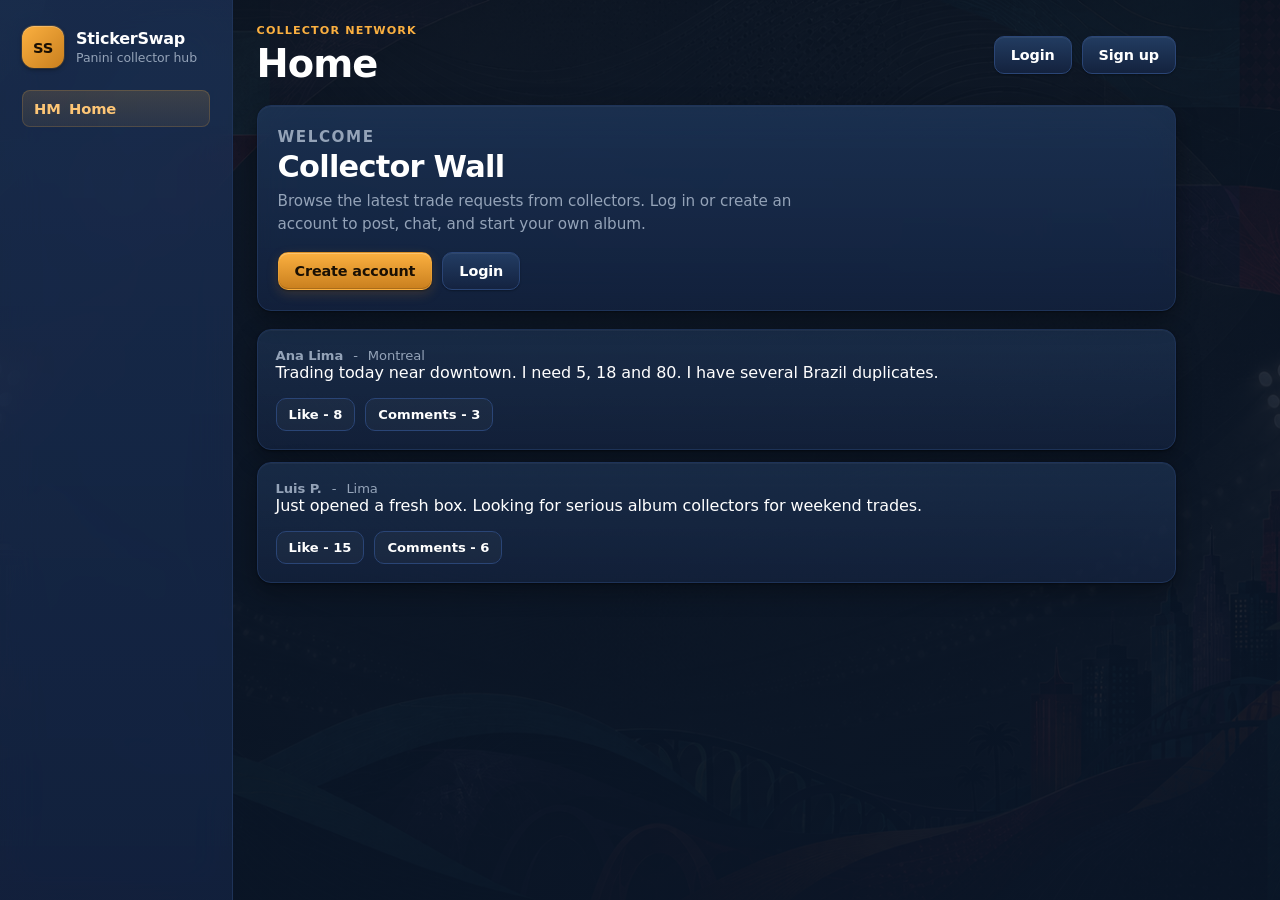
==== commit ca940f2e: "Gate user-only features behind login Guests now see only the public post feed and a welcome panel wi" ====
--- a/index.html
+++ b/index.html
@@ -22,19 +22,19 @@
             <span class="nav-icon" aria-hidden="true">HM</span>
             Home
           </button>
-          <button class="nav-item" type="button" data-view="album">
+          <button class="nav-item" type="button" data-view="album" data-auth-only hidden>
             <span class="nav-icon" aria-hidden="true">AB</span>
             Albums
           </button>
-          <button class="nav-item" type="button" data-view="friends">
+          <button class="nav-item" type="button" data-view="friends" data-auth-only hidden>
             <span class="nav-icon" aria-hidden="true">FR</span>
             Friends
           </button>
-          <button class="nav-item" type="button" data-view="chat">
+          <button class="nav-item" type="button" data-view="chat" data-auth-only hidden>
             <span class="nav-icon" aria-hidden="true">CH</span>
             Chat
           </button>
-          <button class="nav-item" type="button" data-view="account">
+          <button class="nav-item" type="button" data-view="account" data-auth-only hidden>
             <span class="nav-icon" aria-hidden="true">AC</span>
             Account
           </button>
@@ -44,7 +44,7 @@
           </a>
         </nav>
 
-        <section class="profile-card" aria-label="Collector profile">
+        <section class="profile-card" aria-label="Collector profile" data-auth-only hidden>
           <div class="avatar" id="profileInitials">JR</div>
           <div>
             <strong id="profileName">Jorge R.</strong>
@@ -59,7 +59,7 @@
             <p class="eyebrow">Collector network</p>
             <h1 id="viewTitle">Home</h1>
           </div>
-          <button class="primary-action" type="button" id="newAlbumBtn">
+          <button class="primary-action" type="button" id="newAlbumBtn" data-auth-only hidden>
             <span aria-hidden="true">+</span>
             Album
           </button>
@@ -72,13 +72,24 @@
         </header>
 
         <section class="view active" id="homeView" aria-labelledby="homeHeading">
+          <section class="panel guest-welcome" data-guest-only>
+            <div>
+              <p class="eyebrow">Welcome</p>
+              <h2 id="homeHeading">Collector Wall</h2>
+              <p>Browse the latest trade requests from collectors. Log in or create an account to post, chat, and start your own album.</p>
+            </div>
+            <div class="auth-actions">
+              <a class="primary-action" href="signup.html">Create account</a>
+              <a class="secondary-action" href="login.html">Login</a>
+            </div>
+          </section>
           <div class="home-layout">
             <section class="feed-layout">
-              <section class="composer panel">
+              <section class="composer panel" data-auth-only hidden>
                 <div class="panel-heading">
                   <div>
                     <p class="eyebrow">Home</p>
-                    <h2 id="homeHeading">Collector Wall</h2>
+                    <h2>Share a trade</h2>
                   </div>
                   <div class="segmented">
                     <button class="active" type="button" data-feed-filter="global">Global</button>
@@ -95,7 +106,7 @@
               <div class="post-list" id="postList"></div>
             </section>
 
-            <aside class="home-rail" aria-label="Home sidebar">
+            <aside class="home-rail" aria-label="Home sidebar" data-auth-only hidden>
               <section class="panel">
                 <div class="panel-heading">
                   <div>
@@ -128,7 +139,7 @@
           </div>
         </section>
 
-        <section class="view" id="albumView" aria-labelledby="albumHeading">
+        <section class="view" id="albumView" aria-labelledby="albumHeading" data-auth-only hidden>
           <div class="section-kicker">
             <p class="eyebrow">Albums and assets</p>
             <h2>Your collections, inventory, duplicates, and trade material.</h2>
@@ -225,7 +236,7 @@
           </section>
         </section>
 
-        <section class="view" id="friendsView" aria-labelledby="friendsHeading">
+        <section class="view" id="friendsView" aria-labelledby="friendsHeading" data-auth-only hidden>
           <div class="friends-layout">
             <section class="panel">
               <div class="panel-heading">
@@ -249,7 +260,7 @@
           </div>
         </section>
 
-        <section class="view" id="chatView" aria-labelledby="chatHeading">
+        <section class="view" id="chatView" aria-labelledby="chatHeading" data-auth-only hidden>
           <div class="chat-layout">
             <aside class="chat-list panel">
               <div class="panel-heading">
@@ -298,7 +309,7 @@
           </div>
         </section>
 
-        <section class="view" id="accountView" aria-labelledby="accountHeading">
+        <section class="view" id="accountView" aria-labelledby="accountHeading" data-auth-only hidden>
           <div class="account-layout">
             <section class="panel account-hero">
               <div class="avatar large">JR</div>
@@ -355,7 +366,7 @@
         </section>
       </main>
 
-      <aside class="messenger-rail" aria-label="Chat contacts">
+      <aside class="messenger-rail" aria-label="Chat contacts" data-auth-only hidden>
         <div class="messenger-rail-header">
           <strong>Chats</strong>
           <button class="text-action" type="button" data-view="chat">All</button>
@@ -368,19 +379,19 @@
           <span class="nav-icon" aria-hidden="true">HM</span>
           Home
         </button>
-        <button class="nav-item" type="button" data-view="album">
+        <button class="nav-item" type="button" data-view="album" data-auth-only hidden>
           <span class="nav-icon" aria-hidden="true">AB</span>
           Albums
         </button>
-        <button class="nav-item" type="button" data-view="friends">
+        <button class="nav-item" type="button" data-view="friends" data-auth-only hidden>
           <span class="nav-icon" aria-hidden="true">FR</span>
           Friends
         </button>
-        <button class="nav-item" type="button" data-view="chat">
+        <button class="nav-item" type="button" data-view="chat" data-auth-only hidden>
           <span class="nav-icon" aria-hidden="true">CH</span>
           Chat
         </button>
-        <button class="nav-item" type="button" data-view="account">
+        <button class="nav-item" type="button" data-view="account" data-auth-only hidden>
           <span class="nav-icon" aria-hidden="true">AC</span>
           Account
         </button>
@@ -390,7 +401,7 @@
         </a>
       </nav>
 
-      <section class="messenger-dock" id="messengerDock" aria-label="Floating chat">
+      <section class="messenger-dock" id="messengerDock" aria-label="Floating chat" data-auth-only hidden>
         <button class="messenger-fab" id="messengerFab" type="button" aria-label="Open chats">
           <span id="messengerFabInitials">CH</span>
         </button>
--- a/styles.css
+++ b/styles.css
@@ -2234,6 +2234,42 @@
   padding-right: 4px;
 }
 
+.guest-welcome {
+  display: grid;
+  gap: 16px;
+  margin-bottom: 18px;
+}
+
+.guest-welcome h2 {
+  font-size: clamp(1.4rem, 3vw, 1.9rem);
+  letter-spacing: -0.025em;
+  color: var(--text-strong);
+  margin-bottom: 6px;
+}
+
+.guest-welcome p {
+  margin: 0;
+  color: var(--muted);
+  font-size: 0.95rem;
+  line-height: 1.5;
+  max-width: 560px;
+}
+
+.guest-welcome .auth-actions {
+  justify-content: flex-start;
+}
+
+.home-layout:has(> aside[hidden]) {
+  grid-template-columns: 1fr;
+}
+
+.guest-welcome a.primary-action,
+.guest-welcome a.secondary-action {
+  text-decoration: none;
+  display: inline-flex;
+  align-items: center;
+}
+
 .catalog-admin-grid {
   display: grid;
   grid-template-columns: repeat(auto-fill, minmax(96px, 1fr));
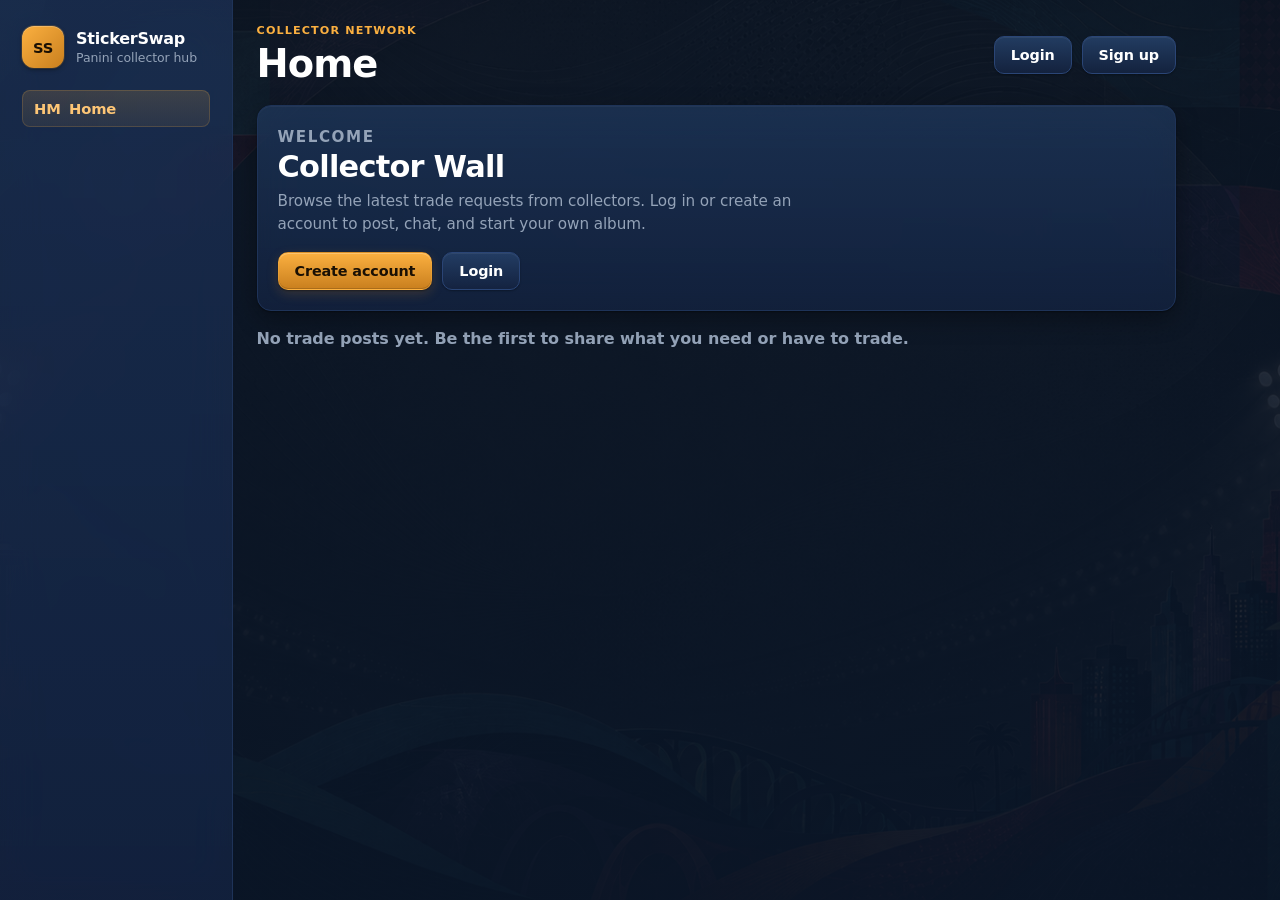
==== commit b061fd22: "Remove seeded sample friends, posts, messages, and owned stickers Fresh sessions now start truly emp" ====
--- a/index.html
+++ b/index.html
@@ -125,7 +125,7 @@
                 <div class="panel-heading">
                   <div>
                     <p class="eyebrow">Chat</p>
-                    <h2>Ana Lima</h2>
+                    <h2 id="miniChatName">Recent</h2>
                   </div>
                   <button class="text-action" type="button" data-jump-view="chat">Open</button>
                 </div>
@@ -269,28 +269,16 @@
                   <h2 id="chatHeading">Trades</h2>
                 </div>
               </div>
-              <button class="contact active" type="button">
-                <span class="avatar small">AL</span>
-                <span>
-                  <strong>Ana Lima</strong>
-                  <small>Needs your dupes</small>
-                </span>
-              </button>
-              <button class="contact" type="button">
-                <span class="avatar small">MC</span>
-                <span>
-                  <strong>Marco C.</strong>
-                  <small>Nearby collector</small>
-                </span>
-              </button>
+              <div id="chatContactList"></div>
+              <p class="form-status" id="chatEmptyState">No conversations yet. Add a friend to start trading.</p>
             </aside>
 
             <section class="chat-panel panel">
               <div class="chat-header">
-                <div class="avatar">AL</div>
-                <div>
-                  <strong>Ana Lima</strong>
-                  <span>Online - Montreal</span>
+                <div class="avatar" id="chatHeaderAvatar">--</div>
+                <div>
+                  <strong id="chatHeaderName">Pick a conversation</strong>
+                  <span id="chatHeaderStatus">No friends added yet</span>
                 </div>
               </div>
 
